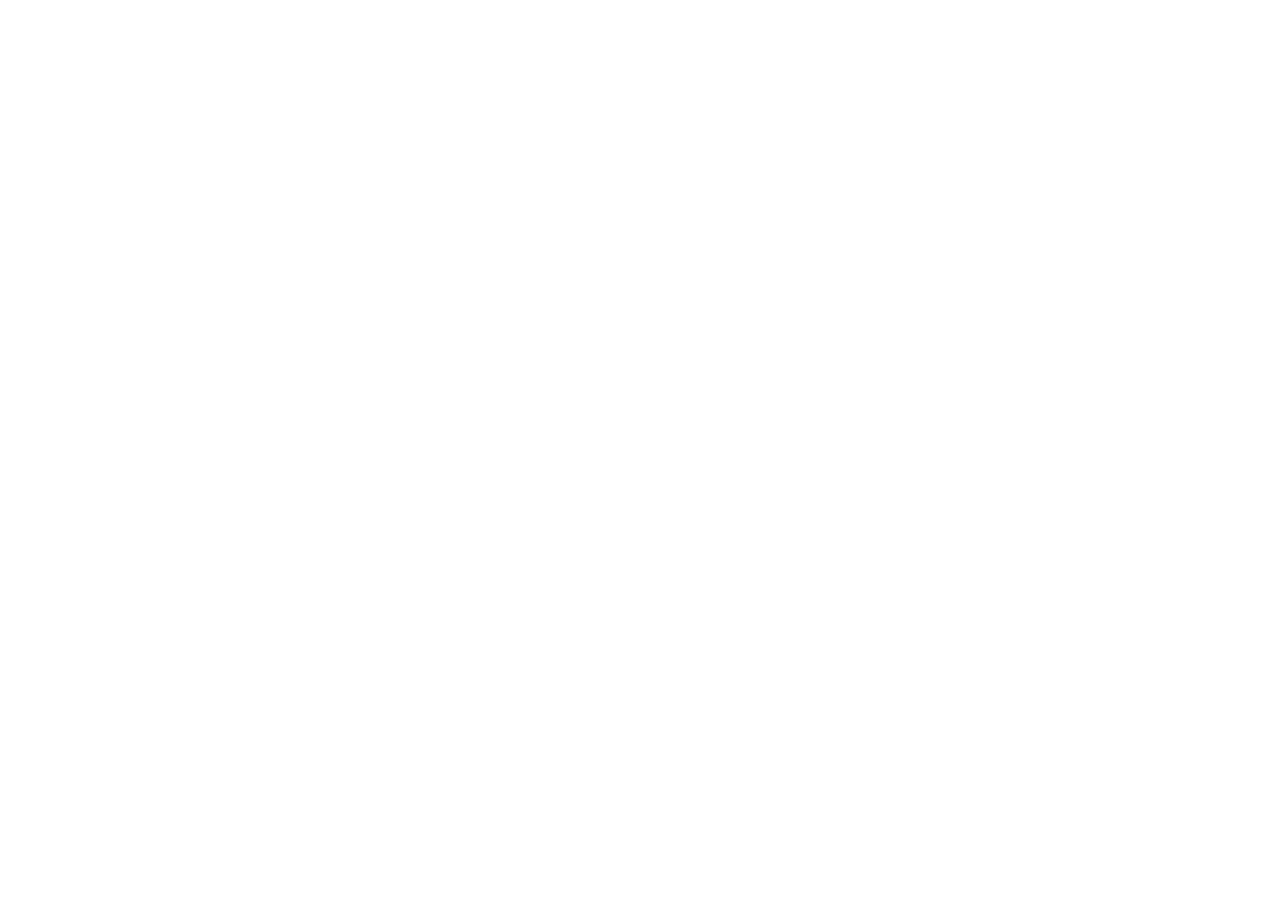
==== chess.html @ 7e3afc83 "1+2" ====
<!DOCTYPE html>
<html lang="en">
<head>
    <meta charset="UTF-8">
    <meta name="viewport" content="width=device-width, initial-scale=1.0">
    <title>Document</title>
</head>
<body>
    
</body>
</html>
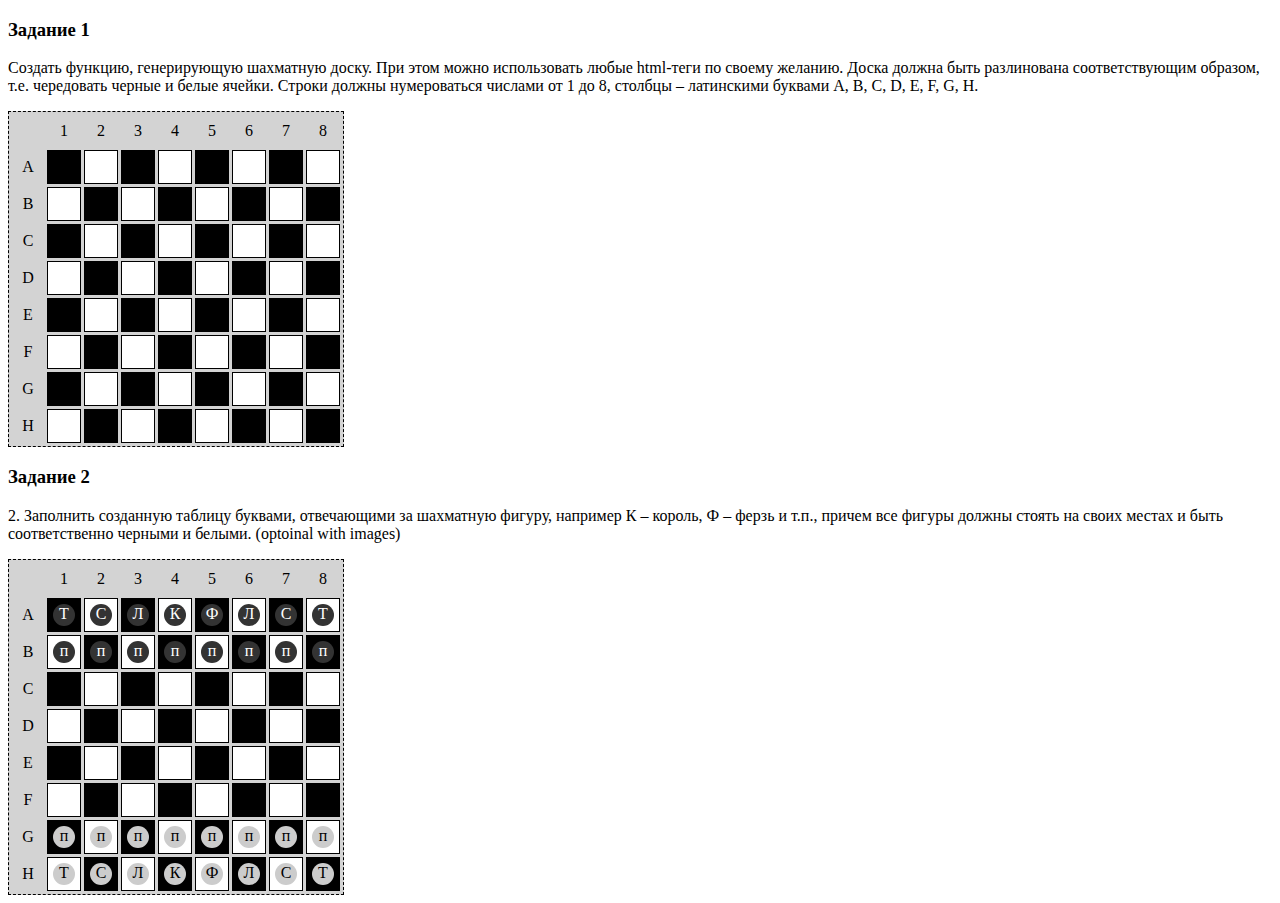
==== commit 16b16f84: "1+2 fixed" ====
--- a/chess.html
+++ b/chess.html
@@ -3,9 +3,16 @@
 <head>
     <meta charset="UTF-8">
     <meta name="viewport" content="width=device-width, initial-scale=1.0">
-    <title>Document</title>
+    <title>Chess</title>
+    <link rel="stylesheet" href="chess.css">
+    <script type="text/javascript" src="chess.js"></script>
 </head>
 <body>
-    
+    <h3>Задание 1</h3>
+    <p>Создать функцию, генерирующую шахматную доску. При этом можно использовать любые html-теги по своему желанию. Доска должна быть разлинована соответствующим образом, т.е. чередовать черные и белые ячейки. Строки должны нумероваться числами от 1 до 8, столбцы – латинскими буквами A, B, C, D, E, F, G, H.</p>
+    <div id="board-1"></div>
+    <h3>Задание 2</h3>
+    <p>2. Заполнить созданную таблицу буквами, отвечающими за шахматную фигуру, например К – король, Ф – ферзь и т.п., причем все фигуры должны стоять на своих местах и быть соответственно черными и белыми. (optoinal with images)</p>
+    <div id="board-2"></div>
 </body>
 </html>--- a/chess.css
+++ b/chess.css
@@ -0,0 +1,43 @@
+table.board {
+    border: 1px dashed black;
+    border-spacing: 3px;
+    background-color: lightgray;
+}
+
+td {
+    border: 1px solid black;
+    width: 30px;
+    height: 30px;
+    text-align: center; 
+    vertical-align: middle;
+}
+
+td.head-x, td.head-y, td.head-xy {
+    border: none;
+}
+
+td.black {
+    background-color: black;
+}
+
+td.white {
+    background-color: white;
+}
+
+div.fig {
+    border-radius: 50%;
+    width: 20px;
+    height: 20px;
+    border: 1px dashed transparent;
+    display: inline-block;
+}
+
+div.f-black {
+    background-color: #333;
+    color: white;
+}
+
+div.f-white {
+    background-color: #ccc;
+    color: black;
+}
